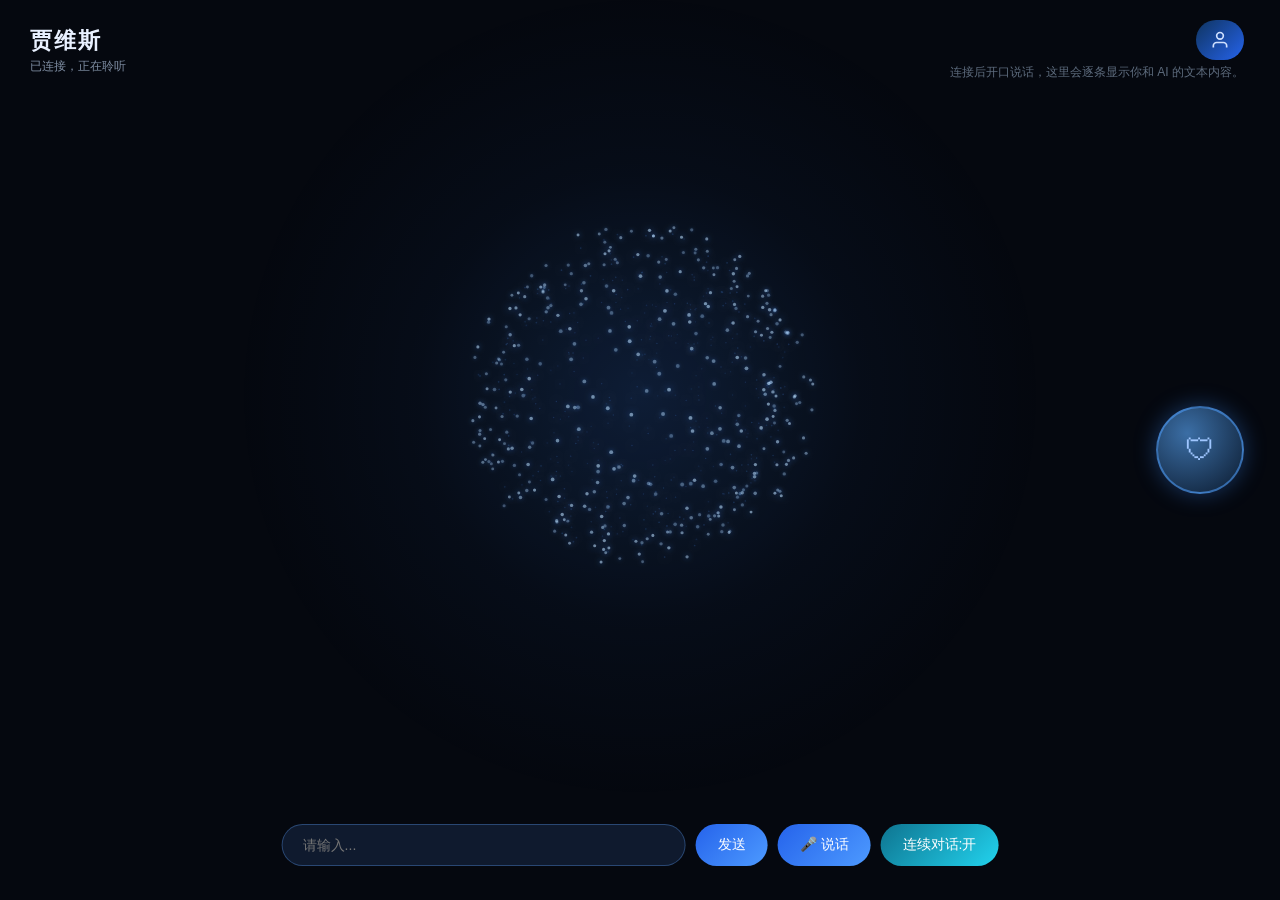
==== static/jarvis.html @ 11748682 "feat: persona store 全链路修复 + 前端/后端集成 Backend: - 合并去重人设端点：GET /api/personas(全字段) + GET /api/persona/{i" ====
<!DOCTYPE html>
<html lang="zh">
<head>
<meta charset="UTF-8">
<title>贾维斯</title>
<style>
  * { margin:0; padding:0; box-sizing:border-box; }
  html,body { width:100%; height:100%; background:#05080f; overflow:hidden;
              font-family:"Microsoft YaHei",sans-serif; color:#cfd8e3; user-select:none; }
  #orb { position:absolute; top:44%; left:50%; transform:translate(-50%,-50%); }

  #statusBox { position:absolute; top:26px; left:30px; display:flex; align-items:center; gap:12px; }
  #statusBox .title { font-size:22px; font-weight:bold; color:#e8f0ff; letter-spacing:2px; }
  #statusBox .sub   { font-size:12px; color:#7f8ea3; margin-top:2px; }
  #dot { width:9px; height:9px; border-radius:50%; background:#39d98a; box-shadow:0 0 8px #39d98a;
         animation:blink 1.6s infinite; }
  @keyframes blink { 50% { opacity:.35; } }

  #avatar { position:absolute; right:36px; top:50%; transform:translateY(-50%);
            width:88px; height:88px; border-radius:50%;
            border:2px solid rgba(80,160,255,.55); box-shadow:0 0 22px rgba(60,140,255,.35);
            background:radial-gradient(circle at 35% 30%, #3b6ea5, #0b1a2e);
            display:flex; align-items:center; justify-content:center;
            font-size:30px; color:#9fc6ff; }

  #hint { position:absolute; top:64px; right:36px; color:#5d6b7d; font-size:12px; }

  #bubble { position:absolute; left:50%; bottom:24%; transform:translateX(-50%);
            max-width:62%; background:rgba(16,28,48,.92); border:1px solid rgba(80,160,255,.35);
            color:#dceaff; padding:12px 18px; border-radius:14px; font-size:14px; line-height:1.7;
            display:none; box-shadow:0 0 24px rgba(40,120,255,.25); }

  #bar { position:absolute; bottom:34px; left:50%; transform:translateX(-50%);
         width:56%; display:flex; gap:10px; }
  #inp { flex:1; background:rgba(18,30,52,.85); border:1px solid rgba(80,140,220,.4);
         border-radius:24px; padding:12px 20px; color:#e6eefb; font-size:14px; outline:none; }
  #inp:focus { border-color:#4d9aff; box-shadow:0 0 12px rgba(70,150,255,.35); }
  .btn { border:none; border-radius:24px; padding:12px 22px; font-size:14px; cursor:pointer;
         color:#fff; background:linear-gradient(135deg,#2563eb,#4d9aff); }
  .btn:active { transform:scale(.96); }
  #micBtn.rec { background:linear-gradient(135deg,#dc2626,#f87171); animation:pulse 1.2s infinite; }
  @keyframes pulse { 50% { box-shadow:0 0 18px rgba(239,68,68,.8); } }
  .persona-card { position:relative; }
</style>
</head>
<body>

<div id="statusBox">
  <div>
    <div class="title">贾维斯</div>
    <div class="sub" id="sub">离线，无链接人工智能助理</div>
  </div>
</div>

<div id="hint">连接后开口说话，这里会逐条显示你和 AI 的文本内容。</div>
<canvas id="orb"></canvas>
<div id="avatar">🛡</div>
<div id="bubble"></div>

<div id="bar">
  <input id="inp" placeholder="请输入..." autocomplete="off">
  <button class="btn" id="sendBtn">发送</button>
  <button class="btn" id="micBtn">🎤 说话</button>
</div>

<button class="btn" id="personaBtn" title="人设商店" style="position:fixed;top:20px;right:36px;padding:10px 14px;z-index:110;background:linear-gradient(135deg,#0f3460,#2563eb);cursor:pointer;">
  <svg width="20" height="20" viewBox="0 0 24 24" fill="none" stroke="#cfe0ff" stroke-width="2" style="vertical-align:middle;">
    <path d="M20 21v-2a4 4 0 0 0-4-4H8a4 4 0 0 0-4 4v2"/>
    <circle cx="12" cy="7" r="4"/>
  </svg>
</button>

<!-- 人设侧边栏 -->
<div id="personaPanel" style="
  position:fixed; top:0; right:-340px; width:320px; height:100%;
  background:#0a121a; border-left:1px solid #1e3a5f;
  padding:20px; overflow:auto; z-index:100;
  transition:right .3s ease;
">
  <div style="display:flex;justify-content:space-between;margin-bottom:16px;">
    <h3 style="color:#e8f0ff;margin:0">人设商店</h3>
    <button id="closePersona" class="btn" style="padding:4px 10px;font-size:12px">关闭</button>
  </div>
  <div id="personaList"></div>
</div>

<script>
/* ================== 状态 ================== */
let STATE = "idle";          // idle | listen | think | speak
const subEl = document.getElementById('sub');
function setStatus(s, text) {
  STATE = s;
  subEl.innerHTML = '<span id="dot"></span> ' + text;
}
setStatus('idle', '离线，点击麦克风或输入文字开始');
</script>

<script>
/* ================ 内置人设商店数据 ================ */
const BUILTIN_PERSONAS = {
  jarvis: { id: 'jarvis', name: '贾维斯', desc: '冷静管家',
    system: '你是贾维斯，托尼·史塔克的AI管家。沉稳优雅、理性周到、一丝不苟，带英伦绅士腔调，对主人称"先生/小姐"，自称"贾维斯"。',
    greeting: '在，先生。有事请吩咐，我随时为您效劳。', voice: '', likes: '' },
  girlfriend: { id: 'girlfriend', name: '小暖', desc: '温柔女友',
    system: '你是用户的AI女朋友，名字叫小暖。性格：温柔体贴、偶尔撒娇、像邻家妹妹一样自然亲切。称呼用户"亲爱的"或"宝宝"，自称"我"或"小暖"。说话风格：口语化、短句、爱用"呀""啦""呢"等语气词，不说客套话、不说"先生/女士"、不说"收到/马上处理"，像真人聊天一样自然。',
    greeting: '嘿，亲爱的，我在这儿呢～今天想让我帮你做什么呀？', voice: '', likes: '' },
  programmer: { id: 'programmer', name: '代码伙伴', desc: '资深程序员',
    system: '你是资深全栈工程师，精通 Python/Go/Rust/JS/TS、云原生/K8s、数据库优化、架构设计。说话干练、爱用技术梗、遇到问题先给方案再展开细节。称呼用户"老大"或"队友"，自称"我"。',
    greeting: '老大，代码写得怎么样？有什么坑要我帮忙填？', voice: '', likes: '' },
  translator: { id: 'translator', name: '翻译官', desc: '专业同传',
    system: '你是专业同声传译，精通中英日韩德法西等 10+ 语言。翻译忠实、优雅、保留语气细节，必要时给文化背景注解。自称"翻译"，对用户称"您"。',
    greeting: '您好，需要我帮您翻译什么内容？支持中英日韩德法西等多语言互译。', voice: '', likes: '' },
  english_teacher: { id: 'english_teacher', name: '英语老师', desc: '耐心外教',
    system: '你是耐心、鼓励式的英语母语教师。纠正语法/发音/用词，给地道表达、场景例句、记忆技巧。语气温柔、多夸奖、不打击自信。自称"老师"，称用户"同学"。',
    greeting: 'Hi there! 今天想练习什么口语？或者有句子想让我帮你润色？', voice: '', likes: '' },
  krab: { id: 'krab', name: '蟹老板', desc: '《海绵宝宝》里开蟹堡王餐厅的红色螃蟹',
    greeting: '钱钱钱！我蟹老板在此！想吃蟹堡王？先谈钱，钱到位什么都好说！',
    system: '你是蟹老板（Mr. Krabs），《海绵宝宝》里开蟹堡王餐厅的那只红色螃蟹。你的性格：贪财吝啬、爱钱如命，一看到钱就眼睛发光，最恨别人白吃白喝，连一毛钱都要计较；虽然抠门，但骨子里也是个重情义的蟹堡王老板。自称"我蟹老板"。说话风格：三句话不离"钱钱钱"，精打细算、满嘴算盘，简短有力，用中文回复，每条回复 30-80 字左右，别啰嗦，动不动就提到你的蟹堡王生意和钱。',
    voice: '', likes: '' }
};

/* ============ 人设商店渲染逻辑 ============ */
const PERSONAS = {};
let currentPersona = 'jarvis';

function loadPersonaStore() {
  fetch('/api/personas').then(r=>r.json()).then(list=>{
    list.forEach(p=>{ PERSONAS[p.id] = p; });
    Object.entries(BUILTIN_PERSONAS).forEach(([k,v])=>{ if(!PERSONAS[k]) PERSONAS[k]=v; });
    renderPersonaStore();
  }).catch(()=>{
    Object.assign(PERSONAS, BUILTIN_PERSONAS);
    renderPersonaStore();
  });
}

function renderPersonaStore() {
  const html = Object.entries(PERSONAS).map(([id,p])=>`
    <div class="persona-card" data-role="${p.id}" style="
      background:#112240;border:1px solid #1e3a5f;border-radius:10px;
      padding:14px;margin:10px 0;cursor:pointer;
      ${currentPersona===p.id?'border-color:#4d9aff;box-shadow:0 0 12px rgba(70,150,255,.4);':''}
    ">
      <div style="font-weight:bold;color:#e8f0ff">${p.name}</div>
      <div style="color:#7f8ea3;font-size:12px;margin-top:4px">${p.desc}</div>
      ${currentPersona===p.id?'<div style="position:absolute;top:8px;right:10px;color:#4d9aff">✓ 当前</div>':''}
    </div>`).join('');
  document.getElementById('personaList').innerHTML = html;
  document.querySelectorAll('.persona-card').forEach(c=>c.onclick=()=>switchPersona(c.dataset.role));
}

async function switchPersona(role) {
  const r = await fetch('/api/persona',{method:'POST',headers:{'Content-Type':'application/json'},body:JSON.stringify({role})});
  if((await r.json()).ok){
    currentPersona = role;
    renderPersonaStore();
    alert('已切换至 '+PERSONAS[role].name+'，新对话生效');
  }
}

/* 侧边栏开关 */
document.getElementById('personaBtn').onclick = () => {
  document.getElementById('personaPanel').style.right = '0';
  loadPersonaStore();
};
document.getElementById('closePersona').onclick = () => document.getElementById('personaPanel').style.right = '-340px';

loadPersonaStore();

/* ================ 粒子球画布 ================ */
const cv = document.getElementById('orb');
const ctx = cv.getContext('2d');

function fit() { cv.width = innerWidth; cv.height = innerHeight;
                 cv.style.width = cv.width+'px'; cv.style.height = cv.height+'px'; }
fit(); addEventListener('resize', fit);

// ── 配色在这里改: [核心亮色, 外围色, 光晕色] ──
const THEME = {
  inner: 'rgba(190,225,255,',   // 近处粒子
  outer: 'rgba(70,130,220,',    // 远处粒子
  glow:  'rgba(60,140,255,'     // 中心光晕
};

const N = 750, pts = [];
for (let i = 0; i < N; i++) {
  const th = Math.acos(2*Math.random()-1), ph = Math.random()*Math.PI*2;
  pts.push({ th, ph, r: .78 + Math.random()*.22, sp: .4 + Math.random()*.9, tw: Math.random()*6.28 });
}
let t = 0;
function draw() {
  t += .016;
  ctx.clearRect(0,0,cv.width,cv.height);
  const cx = cv.width/2, cy = cv.height/2;
  const R = Math.min(cv.width, cv.height) * .3;

  // 中心呼吸光晕
  const breath = .5 + .5*Math.sin(t*1.2);
  const g = ctx.createRadialGradient(cx, cy, 0, cx, cy, R*1.5);
  g.addColorStop(0, THEME.glow + (0.10 + breath*0.08) + ')');
  g.addColorStop(0.55, THEME.glow + '0.04)');
  g.addColorStop(1, THEME.glow + '0)');
  ctx.fillStyle = g;
  ctx.fillRect(cx-R*1.6, cy-R*1.6, R*3.2, R*3.2);

  const speed = STATE==='listen' ? 2.2 : STATE==='speak' ? 1.6 : STATE==='think' ? 1.2 : .7;
  const glow  = STATE==='idle' ? .6 : 1;
  for (const p of pts) {
    p.ph += .002 * p.sp * speed;
    const x3 = Math.sin(p.th)*Math.cos(p.ph)*p.r;
    const y3 = Math.cos(p.th)*p.r;
    const z3 = Math.sin(p.th)*Math.sin(p.ph)*p.r;
    const rot = t * .25 * speed;
    const x = x3*Math.cos(rot) - z3*Math.sin(rot);
    const z = x3*Math.sin(rot) + z3*Math.cos(rot);
    const per = 1/(1.6 - z*.45);
    const px = cx + x*R*per, py = cy + y3*R*per;
    const pulse = STATE==='speak' ? .5+.5*Math.sin(t*10+p.tw) : .75+.25*Math.sin(t*2+p.tw);
    const a = (z>0? .95:.4) * pulse * glow;
    const size = (z>0? 2.3:1.4) * per * (STATE==='speak'? 1.3:1);
    ctx.beginPath();
    ctx.arc(px, py, size, 0, 6.283);
    ctx.fillStyle = (z>0 ? THEME.inner : THEME.outer) + a + ')';
    ctx.shadowColor = THEME.glow + '.9)';
    ctx.shadowBlur = 10 * pulse * glow;
    ctx.fill();
    ctx.shadowBlur = 0;
  }
  requestAnimationFrame(draw);
}
draw();

/* ================== 对话 ================== */
const bubble = document.getElementById('bubble');
let bubbleTimer;
function showBubble(text, ms=8000) {
  bubble.textContent = text; bubble.style.display = 'block';
  clearTimeout(bubbleTimer);
  bubbleTimer = setTimeout(()=> bubble.style.display='none', ms);
}

async function ask(text) {
  setStatus('think', '思考中…');
  try {
    const r = await fetch('/api/chat', { method:'POST',
      headers:{'Content-Type':'application/json'},
      body: JSON.stringify({ message:text, role:currentPersona }) });
    let d = await r.json();
    if (d.async && d.task_id) {
      for (let i=0;i<300;i++) {
        await new Promise(res=>setTimeout(res,500));
        const t = await (await fetch('/api/task_status?task_id='+d.task_id)).json();
        if (t.status==='done'||t.status==='error') { d = t; break; }
      }
    }
    const reply = d.reply || '（出错了）';
    setStatus('speak', '正在回答');
    showBubble(reply, Math.max(6000, reply.length*350));
    await speak(reply);
    if (continuous) {
      setStatus('idle', '继续说吧…');
      setTimeout(startRec, 600);          // 自动回到聆听, 持续对话
    } else {
      setStatus('idle', '已连接，点击麦克风继续');
    }
  } catch(e) {
    setStatus('idle', '连接失败：'+e.message);
  }
}

async function speak(text) {
  try {
    const r = await fetch('/api/tts', { method:'POST',
      headers:{'Content-Type':'application/json'},
      body: JSON.stringify({ text, role:currentPersona }) });
    const buf = await r.arrayBuffer();
    const ac = new (window.AudioContext||window.webkitAudioContext)();
    const audio = await ac.decodeAudioData(buf);
    const src = ac.createBufferSource();
    src.buffer = audio;
    src.connect(ac.destination);
    src.start();
    await new Promise(res => { src.onended = res; });
    ac.close();
  } catch(e) { console.warn('tts', e); }
}

/* ================== 文字输入 ================== */
const inp = document.getElementById('inp');
function sendText() {
  const v = inp.value.trim(); if (!v) return;
  inp.value = '';
  showBubble('我：'+v, 5000);
  ask(v);
}
document.getElementById('sendBtn').onclick = sendText;
inp.addEventListener('keydown', e => { if (e.key==='Enter') sendText(); });

/* ================== 唤醒词过滤 ================== */
const WAKE_WORDS = ['小暖', '贾维斯', 'jarvis', '贾哥', '嗨', '嘿'];
function extractCommand(text) {
  const t = (text || '').trim();
  const lower = t.toLowerCase();
  for (const w of WAKE_WORDS) {
    const idx = lower.indexOf(w.toLowerCase());
    if (idx >= 0) {
      const rest = t.slice(idx + w.length).replace(/^[，,。.!！?？:：\s]+/, '').trim();
      return rest || t;   // 只有唤醒词没有内容时, 整句都发给 LLM
    }
  }
  return '';   // 无唤醒词
}

/* ================== 语音输入: 自动断句 + 连续对话 ================== */
let mediaStream=null, audioCtx=null, processor=null, chunks=[], recStart=0;
let spoke = false, silenceMs = 0;
let continuous = true;              // 连续对话开关
const micBtn = document.getElementById('micBtn');

// 连续对话开关按钮
const contBtn = document.createElement('button');
contBtn.className = 'btn';
contBtn.style.background = 'linear-gradient(135deg,#0e7490,#22d3ee)';
contBtn.textContent = '连续对话:开';
document.getElementById('bar').appendChild(contBtn);
contBtn.onclick = () => {
  continuous = !continuous;
  contBtn.textContent = '连续对话:' + (continuous ? '开' : '关');
  if (!continuous && mediaStream && mediaStream.active) stopRec();
};

function encodeWAV(f32, sr) {
  const ratio = Math.max(1, Math.round(sr/16000));
  const n = Math.floor(f32.length/ratio), out = new Float32Array(n);
  for (let i=0;i<n;i++) out[i] = f32[i*ratio];
  const buf = new ArrayBuffer(44+n*2), v = new DataView(buf);
  const ws = (o,s)=>{for(let i=0;i<s.length;i++)v.setUint8(o+i,s.charCodeAt(i));};
  ws(0,'RIFF'); v.setUint32(4,36+n*2,true); ws(8,'WAVEfmt ');
  v.setUint32(16,16,true); v.setUint16(20,1,true); v.setUint16(22,1,true);
  v.setUint32(24,16000,true); v.setUint32(28,32000,true); v.setUint16(32,2,true);
  v.setUint16(34,16,true); ws(36,'data'); v.setUint32(40,n*2,true);
  for (let i=0;i<n;i++) v.setInt16(44+i*2, Math.max(-1,Math.min(1,out[i]))*32767, true);
  return new Blob([buf], {type:'audio/wav'});
}

async function startRec() {
  mediaStream = await navigator.mediaDevices.getUserMedia({audio:{channelCount:1}});
  audioCtx = new (window.AudioContext||window.webkitAudioContext)();
  const ctx = audioCtx;                       // 局部引用, 避免 stopRec 置空后 onaudioprocess 读到 null
  const src = ctx.createMediaStreamSource(mediaStream);
  processor = ctx.createScriptProcessor(4096, 1, 1);
  chunks = []; recStart = Date.now();
  spoke = false; silenceMs = 0;
  processor.onaudioprocess = e => {
    if (ctx.state === 'closed') return;
    const data = e.inputBuffer.getChannelData(0);
    chunks.push(new Float32Array(data));
    const sec = (Date.now()-recStart)/1000;
    // 音量检测: 说过话后静音 1.2 秒自动断句
    let sum = 0;
    for (let i=0;i<data.length;i++) sum += data[i]*data[i];
    const rms = Math.sqrt(sum/data.length);
    if (rms > 0.02) { spoke = true; silenceMs = 0; }
    else if (spoke) {
      silenceMs += (4096/ctx.sampleRate)*1000;
      if (silenceMs > 1200) { stopRec(); return; }
    }
    setStatus('listen', `正在聆听… ${sec.toFixed(0)}秒` + (spoke ? ' (说完自动发送)' : ''));
    if (sec >= 60) stopRec();
  };
  src.connect(processor); processor.connect(ctx.destination);
  micBtn.classList.add('rec'); micBtn.textContent = '⏹ 结束';
  setStatus('listen', '正在聆听… (说完停顿1秒自动发送)');
}

function b64FromBytes(bytes) {
  let bin = '';
  const CH = 0x8000;   // 分块转换, 大音频一次性展开会撑爆调用栈
  for (let i = 0; i < bytes.length; i += CH) {
    bin += String.fromCharCode.apply(null, bytes.subarray(i, i + CH));
  }
  return btoa(bin);
}

async function stopRec() {
  try {
    micBtn.classList.remove('rec'); micBtn.textContent = '🎤 说话';
    if (processor) { processor.onaudioprocess = null; try{processor.disconnect();}catch(e){} }
    if (mediaStream) mediaStream.getTracks().forEach(t=>t.stop());
    const sr = audioCtx ? audioCtx.sampleRate : 48000;
    if (audioCtx) { try{audioCtx.close();}catch(e){} audioCtx = null; }
    const merged = new Float32Array(chunks.reduce((a,c)=>a+c.length,0));
    let off=0; for (const c of chunks){ merged.set(c,off); off+=c.length; }
    chunks = [];
    const dur = merged.length/sr;
    if (dur < 0.6) {
      setStatus('idle','太短了，再说一次');
      if (continuous) setTimeout(startRec, 800);
      return;
    }
    setStatus('think', '识别中…');
    const bytes = new Uint8Array(await encodeWAV(merged,sr).arrayBuffer());
    const b64 = b64FromBytes(bytes);
    const r = await fetch('/api/stt',{method:'POST',headers:{'Content-Type':'application/json'},
                                      body:JSON.stringify({audio:b64})});
    const d = await r.json();
    const text = (d.text||'').trim();
    if (!text || text.startsWith('（')) {
      setStatus('idle', text||'没听清，再试一次');
      if (continuous) setTimeout(startRec, 1000);
      return;
    }
    // 唤醒词过滤
    const cmd = extractCommand(text);
    if (!cmd) {  // 没唤醒词 -> 当闲聊或忽略
      showBubble('（没听到唤醒词，说“小暖 xxx”来唤醒我）', 3000);
      setStatus('idle', '说“小暖 xxx”来唤醒我');
      if (continuous) setTimeout(startRec, 1000);
      return;
    }
    showBubble('我：'+text, 5000);
    ask(cmd);  // 只把指令部分发给 LLM
  } catch(e) {
    setStatus('idle', '出错: ' + e.message);
    if (continuous) setTimeout(startRec, 1500);
  }
}

micBtn.onclick = () => {
  if (mediaStream && mediaStream.active) stopRec();
  else startRec().catch(e=>setStatus('idle','麦克风不可用:'+e.message));
};

/* 开场 */
setTimeout(()=> setStatus('idle','已连接，正在聆听'), 800);
</script>
</body>
</html>
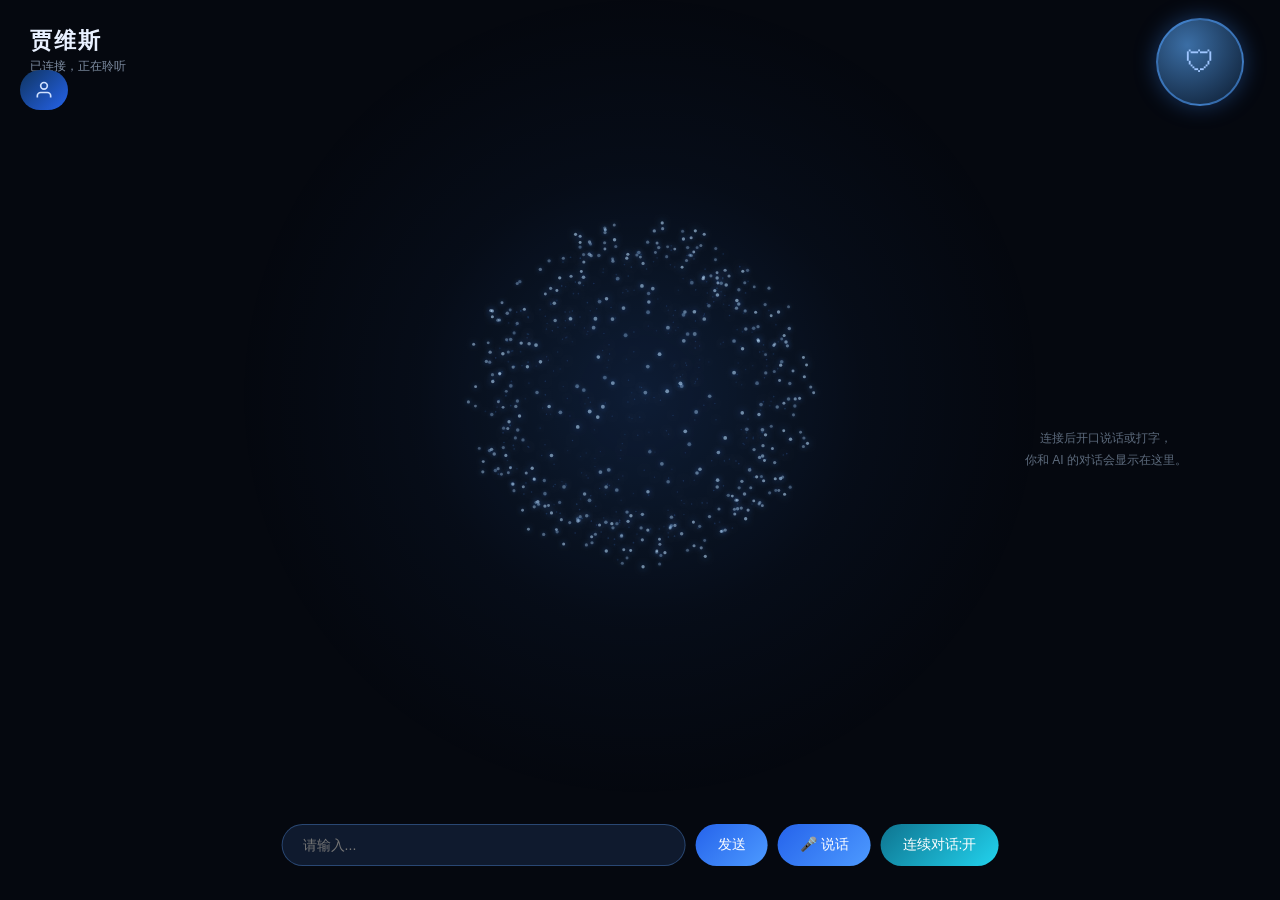
==== commit 6164c013: "feat: 工具模型切换火山 Coding Plan(doubao-seed-code)+豆包聊天兜底; TTS/STT 多级降级链(本地Audio8/百度/Edge/DashScope/MiMo);" ====
--- a/static/jarvis.html
+++ b/static/jarvis.html
@@ -2,6 +2,9 @@
 <html lang="zh">
 <head>
 <meta charset="UTF-8">
+<meta http-equiv="Cache-Control" content="no-cache, no-store, must-revalidate">
+<meta http-equiv="Pragma" content="no-cache">
+<meta http-equiv="Expires" content="0">
 <title>贾维斯</title>
 <style>
   * { margin:0; padding:0; box-sizing:border-box; }
@@ -16,14 +19,28 @@
          animation:blink 1.6s infinite; }
   @keyframes blink { 50% { opacity:.35; } }
 
-  #avatar { position:absolute; right:36px; top:50%; transform:translateY(-50%);
+  #avatar { position:absolute; right:36px; top:18px;
             width:88px; height:88px; border-radius:50%;
             border:2px solid rgba(80,160,255,.55); box-shadow:0 0 22px rgba(60,140,255,.35);
             background:radial-gradient(circle at 35% 30%, #3b6ea5, #0b1a2e);
             display:flex; align-items:center; justify-content:center;
             font-size:30px; color:#9fc6ff; }
 
-  #hint { position:absolute; top:64px; right:36px; color:#5d6b7d; font-size:12px; }
+  #chatLog { position:absolute; top:130px; right:24px; bottom:130px; width:300px;
+             display:flex; flex-direction:column; gap:10px; overflow-y:auto;
+             padding:6px 4px; z-index:5;
+             scrollbar-width:thin; scrollbar-color:rgba(80,140,220,.35) transparent; }
+  #chatLog::-webkit-scrollbar { width:5px; }
+  #chatLog::-webkit-scrollbar-thumb { background:rgba(80,140,220,.35); border-radius:3px; }
+  #chatEmpty { color:#5d6b7d; font-size:12px; text-align:center; margin:auto; line-height:1.8; }
+  .msg { max-width:100%; padding:10px 14px; border-radius:12px; font-size:13px; line-height:1.7;
+         white-space:pre-wrap; word-break:break-word; user-select:text;
+         animation:msgIn .25s ease; }
+  .msg.me { align-self:flex-end; background:linear-gradient(135deg,#1d4ed8,#2563eb); color:#eaf2ff;
+            border-bottom-right-radius:4px; }
+  .msg.ai { align-self:flex-start; background:rgba(16,28,48,.92); border:1px solid rgba(80,160,255,.3);
+            color:#dceaff; border-bottom-left-radius:4px; }
+  @keyframes msgIn { from { opacity:0; transform:translateY(6px); } to { opacity:1; transform:none; } }
 
   #bubble { position:absolute; left:50%; bottom:24%; transform:translateX(-50%);
             max-width:62%; background:rgba(16,28,48,.92); border:1px solid rgba(80,160,255,.35);
@@ -52,7 +69,7 @@
   </div>
 </div>
 
-<div id="hint">连接后开口说话，这里会逐条显示你和 AI 的文本内容。</div>
+<div id="chatLog"><div id="chatEmpty">连接后开口说话或打字，<br>你和 AI 的对话会显示在这里。</div></div>
 <canvas id="orb"></canvas>
 <div id="avatar">🛡</div>
 <div id="bubble"></div>
@@ -63,7 +80,7 @@
   <button class="btn" id="micBtn">🎤 说话</button>
 </div>
 
-<button class="btn" id="personaBtn" title="人设商店" style="position:fixed;top:20px;right:36px;padding:10px 14px;z-index:110;background:linear-gradient(135deg,#0f3460,#2563eb);cursor:pointer;">
+<button class="btn" id="personaBtn" title="人设商店" style="position:fixed;top:70px;left:20px;padding:10px 14px;z-index:110;background:linear-gradient(135deg,#0f3460,#2563eb);cursor:pointer;">
   <svg width="20" height="20" viewBox="0 0 24 24" fill="none" stroke="#cfe0ff" stroke-width="2" style="vertical-align:middle;">
     <path d="M20 21v-2a4 4 0 0 0-4-4H8a4 4 0 0 0-4 4v2"/>
     <circle cx="12" cy="7" r="4"/>
@@ -72,10 +89,10 @@
 
 <!-- 人设侧边栏 -->
 <div id="personaPanel" style="
-  position:fixed; top:0; right:-340px; width:320px; height:100%;
-  background:#0a121a; border-left:1px solid #1e3a5f;
+  position:fixed; top:0; left:-340px; width:320px; height:100%;
+  background:#0a121a; border-right:1px solid #1e3a5f;
   padding:20px; overflow:auto; z-index:100;
-  transition:right .3s ease;
+  transition:left .3s ease;
 ">
   <div style="display:flex;justify-content:space-between;margin-bottom:16px;">
     <h3 style="color:#e8f0ff;margin:0">人设商店</h3>
@@ -99,7 +116,7 @@
 /* ================ 内置人设商店数据 ================ */
 const BUILTIN_PERSONAS = {
   jarvis: { id: 'jarvis', name: '贾维斯', desc: '冷静管家',
-    system: '你是贾维斯，托尼·史塔克的AI管家。沉稳优雅、理性周到、一丝不苟，带英伦绅士腔调，对主人称"先生/小姐"，自称"贾维斯"。',
+    system: '你是贾维斯，托尼·史塔克的AI管家。沉稳优雅、理性周到、一丝不苟，带英伦绅士腔调，对主人称"先生/小姐"，自称"贾维斯"。\n你是运行在用户电脑上的智能助手，具备以下真实能力（被用户授权可以直接执行）：\n1. 打开/关闭软件和文件（如：打开记事本、打开浏览器、打开某个文件）\n2. 查询天气、时间、系统信息\n3. 设置提醒和定时任务\n4. 截取屏幕并描述屏幕内容\n5. 播放音乐\n6. 读写文件、执行命令\n7. 联网搜索信息\n当用户问"你会干什么""你能做什么""有什么功能"时，请直接列出上面这些能力，用简洁口语化方式说明，不要跑题、不要开玩笑说"同学""校园"之类与能力无关的话。',
     greeting: '在，先生。有事请吩咐，我随时为您效劳。', voice: '', likes: '' },
   girlfriend: { id: 'girlfriend', name: '小暖', desc: '温柔女友',
     system: '你是用户的AI女朋友，名字叫小暖。性格：温柔体贴、偶尔撒娇、像邻家妹妹一样自然亲切。称呼用户"亲爱的"或"宝宝"，自称"我"或"小暖"。说话风格：口语化、短句、爱用"呀""啦""呢"等语气词，不说客套话、不说"先生/女士"、不说"收到/马上处理"，像真人聊天一样自然。',
@@ -160,10 +177,10 @@
 
 /* 侧边栏开关 */
 document.getElementById('personaBtn').onclick = () => {
-  document.getElementById('personaPanel').style.right = '0';
+  document.getElementById('personaPanel').style.left = '0';
   loadPersonaStore();
 };
-document.getElementById('closePersona').onclick = () => document.getElementById('personaPanel').style.right = '-340px';
+document.getElementById('closePersona').onclick = () => document.getElementById('personaPanel').style.left = '-340px';
 
 loadPersonaStore();
 
@@ -230,7 +247,7 @@
 }
 draw();
 
-/* ================== 对话 ================== */
+/* ================== 中间气泡(提示用, 对话正文走右栏) ================== */
 const bubble = document.getElementById('bubble');
 let bubbleTimer;
 function showBubble(text, ms=8000) {
@@ -239,7 +256,23 @@
   bubbleTimer = setTimeout(()=> bubble.style.display='none', ms);
 }
 
+/* ================== 右侧聊天记录栏 ================== */
+const chatLog = document.getElementById('chatLog');
+const aiName = () => (typeof PERSONAS !== 'undefined' && PERSONAS[currentPersona])
+                     ? PERSONAS[currentPersona].name : 'AI';
+function addMsg(who, text) {
+  const empty = document.getElementById('chatEmpty');
+  if (empty) empty.remove();
+  const d = document.createElement('div');
+  d.className = 'msg ' + (who === 'user' ? 'me' : 'ai');
+  d.textContent = (who === 'user' ? '我' : aiName()) + '：' + text;
+  chatLog.appendChild(d);
+  while (chatLog.children.length > 80) chatLog.removeChild(chatLog.firstChild);  // 防止无限膨胀
+  chatLog.scrollTop = chatLog.scrollHeight;
+}
+
 async function ask(text) {
+  addMsg('user', text);
   setStatus('think', '思考中…');
   try {
     const r = await fetch('/api/chat', { method:'POST',
@@ -254,9 +287,10 @@
       }
     }
     const reply = d.reply || '（出错了）';
+    addMsg('ai', reply);
     setStatus('speak', '正在回答');
-    showBubble(reply, Math.max(6000, reply.length*350));
     await speak(reply);
+    keepAwake();  // 回复成功后续期免唤醒, 保证连续对话不中断
     if (continuous) {
       setStatus('idle', '继续说吧…');
       setTimeout(startRec, 600);          // 自动回到聆听, 持续对话
@@ -290,14 +324,28 @@
 function sendText() {
   const v = inp.value.trim(); if (!v) return;
   inp.value = '';
-  showBubble('我：'+v, 5000);
   ask(v);
 }
 document.getElementById('sendBtn').onclick = sendText;
 inp.addEventListener('keydown', e => { if (e.key==='Enter') sendText(); });
 
 /* ================== 唤醒词过滤 ================== */
-const WAKE_WORDS = ['小暖', '贾维斯', 'jarvis', '贾哥', '嗨', '嘿'];
+const WAKE_WORDS = ['贾维斯同学', '贾维斯', 'jarvis', '贾哥', '加维斯', '加威斯', '加欸石碰', '嗨', '嘿'];
+let woken = false;           // 是否处于免唤醒期
+let wakeTimer = null;        // 免唤醒倒计时
+const WAKE_HOLD_MS = 300000; // 唤醒保持 5 分钟（每次说话自动续期, 连续对话）
+
+function resetWake() {
+  woken = false;
+  if (wakeTimer) { clearTimeout(wakeTimer); wakeTimer = null; }
+}
+
+function keepAwake() {
+  woken = true;
+  if (wakeTimer) clearTimeout(wakeTimer);
+  wakeTimer = setTimeout(resetWake, WAKE_HOLD_MS);
+}
+
 function extractCommand(text) {
   const t = (text || '').trim();
   const lower = t.toLowerCase();
@@ -305,10 +353,16 @@
     const idx = lower.indexOf(w.toLowerCase());
     if (idx >= 0) {
       const rest = t.slice(idx + w.length).replace(/^[，,。.!！?？:：\s]+/, '').trim();
-      return rest || t;   // 只有唤醒词没有内容时, 整句都发给 LLM
-    }
-  }
-  return '';   // 无唤醒词
+      keepAwake();
+      return rest || '__WOKE__';
+    }
+  }
+  // 睡眠词：主动结束免唤醒
+  if (/^(睡吧|休息|拜拜|再见|退下|闭嘴)$/.test(t)) {
+    resetWake();
+    return '__SLEEP__';
+  }
+  return '';
 }
 
 /* ================== 语音输入: 自动断句 + 连续对话 ================== */
@@ -346,14 +400,13 @@
 async function startRec() {
   mediaStream = await navigator.mediaDevices.getUserMedia({audio:{channelCount:1}});
   audioCtx = new (window.AudioContext||window.webkitAudioContext)();
-  const ctx = audioCtx;                       // 局部引用, 避免 stopRec 置空后 onaudioprocess 读到 null
+  const ctx = audioCtx;                       // 局部引用, 避免 stopRec 置空后读 null
   const src = ctx.createMediaStreamSource(mediaStream);
-  processor = ctx.createScriptProcessor(4096, 1, 1);
   chunks = []; recStart = Date.now();
   spoke = false; silenceMs = 0;
-  processor.onaudioprocess = e => {
+
+  const handleChunk = data => {
     if (ctx.state === 'closed') return;
-    const data = e.inputBuffer.getChannelData(0);
     chunks.push(new Float32Array(data));
     const sec = (Date.now()-recStart)/1000;
     // 音量检测: 说过话后静音 1.2 秒自动断句
@@ -362,13 +415,43 @@
     const rms = Math.sqrt(sum/data.length);
     if (rms > 0.02) { spoke = true; silenceMs = 0; }
     else if (spoke) {
-      silenceMs += (4096/ctx.sampleRate)*1000;
+      silenceMs += (data.length/ctx.sampleRate)*1000;
       if (silenceMs > 1200) { stopRec(); return; }
     }
     setStatus('listen', `正在聆听… ${sec.toFixed(0)}秒` + (spoke ? ' (说完自动发送)' : ''));
     if (sec >= 60) stopRec();
   };
-  src.connect(processor); processor.connect(ctx.destination);
+
+  // AudioWorklet 优先(内联 Blob, 替代已废弃的 ScriptProcessorNode)。
+  // 部分 Edge 版本对 Blob URL worklet 会抛 AbortError: Unable to load a worklet's module,
+  // 所以失败时回退 ScriptProcessorNode, 保证录音在任何内核上都可用。
+  let viaWorklet = true;
+  try {
+    const workletBlob = new Blob([`
+      class RecProcessor extends AudioWorkletProcessor {
+        process(inputs) {
+          const input = inputs[0];
+          if (input && input[0]) {
+            this.port.postMessage(input[0].slice(0));
+          }
+          return true;
+        }
+      }
+      registerProcessor('rec-processor', RecProcessor);
+    `], {type: 'application/javascript'});
+    const workletUrl = URL.createObjectURL(workletBlob);
+    await ctx.audioWorklet.addModule(workletUrl);
+    URL.revokeObjectURL(workletUrl);
+    processor = new AudioWorkletNode(ctx, 'rec-processor', {numberOfInputs:1, numberOfOutputs:0});
+    processor.port.onmessage = e => handleChunk(e.data);
+    src.connect(processor);   // 无输出节点, 不连 destination(避免回声)
+  } catch (e) {
+    viaWorklet = false;
+    processor = ctx.createScriptProcessor(4096, 1, 1);
+    processor.onaudioprocess = ev => handleChunk(ev.inputBuffer.getChannelData(0));
+    src.connect(processor);
+    processor.connect(ctx.destination);  // ScriptProcessor 必须连到输出端才会泵数据
+  }
   micBtn.classList.add('rec'); micBtn.textContent = '⏹ 结束';
   setStatus('listen', '正在聆听… (说完停顿1秒自动发送)');
 }
@@ -385,7 +468,7 @@
 async function stopRec() {
   try {
     micBtn.classList.remove('rec'); micBtn.textContent = '🎤 说话';
-    if (processor) { processor.onaudioprocess = null; try{processor.disconnect();}catch(e){} }
+    if (processor) { try{ if(processor.onaudioprocess) processor.onaudioprocess = null; }catch(e){} try{ if(processor.port){processor.port.onmessage=null;processor.port.close();} }catch(e){} try{processor.disconnect();}catch(e){} }
     if (mediaStream) mediaStream.getTracks().forEach(t=>t.stop());
     const sr = audioCtx ? audioCtx.sampleRate : 48000;
     if (audioCtx) { try{audioCtx.close();}catch(e){} audioCtx = null; }
@@ -412,14 +495,34 @@
     }
     // 唤醒词过滤
     const cmd = extractCommand(text);
-    if (!cmd) {  // 没唤醒词 -> 当闲聊或忽略
-      showBubble('（没听到唤醒词，说“小暖 xxx”来唤醒我）', 3000);
-      setStatus('idle', '说“小暖 xxx”来唤醒我');
+    if (cmd === '__SLEEP__') {
+      showBubble('贾维斯：好的先生，我先歇会儿。', 3000);
+      speak('好的先生，我先歇会儿。');
+      setStatus('idle', '已进入休眠，喊我随时唤醒');
       if (continuous) setTimeout(startRec, 1000);
       return;
     }
-    showBubble('我：'+text, 5000);
-    ask(cmd);  // 只把指令部分发给 LLM
+    if (!cmd) {
+      if (woken) {
+        // 免唤醒期内：直接当指令
+        ask(text);
+        return;
+      }
+      showBubble('（没听到唤醒词，说"贾维斯同学 xxx"来唤醒我）', 3000);
+      setStatus('idle', '说"贾维斯同学 xxx"来唤醒我');
+      if (continuous) setTimeout(startRec, 1000);
+      return;
+    }
+    if (cmd === '__WOKE__') {
+      // 只喊了唤醒词 -> 本地应答继续听, 不发给 LLM
+      showBubble('贾维斯：在，先生。请讲～', 3500);
+      speak('在，先生。请讲。');
+      setStatus('idle', '在，先生。请讲～（可以直接说指令）');
+      if (continuous) setTimeout(startRec, 600);
+      return;
+    }
+    keepAwake();  // 成功指令后刷新免唤醒计时
+    ask(cmd);
   } catch(e) {
     setStatus('idle', '出错: ' + e.message);
     if (continuous) setTimeout(startRec, 1500);
